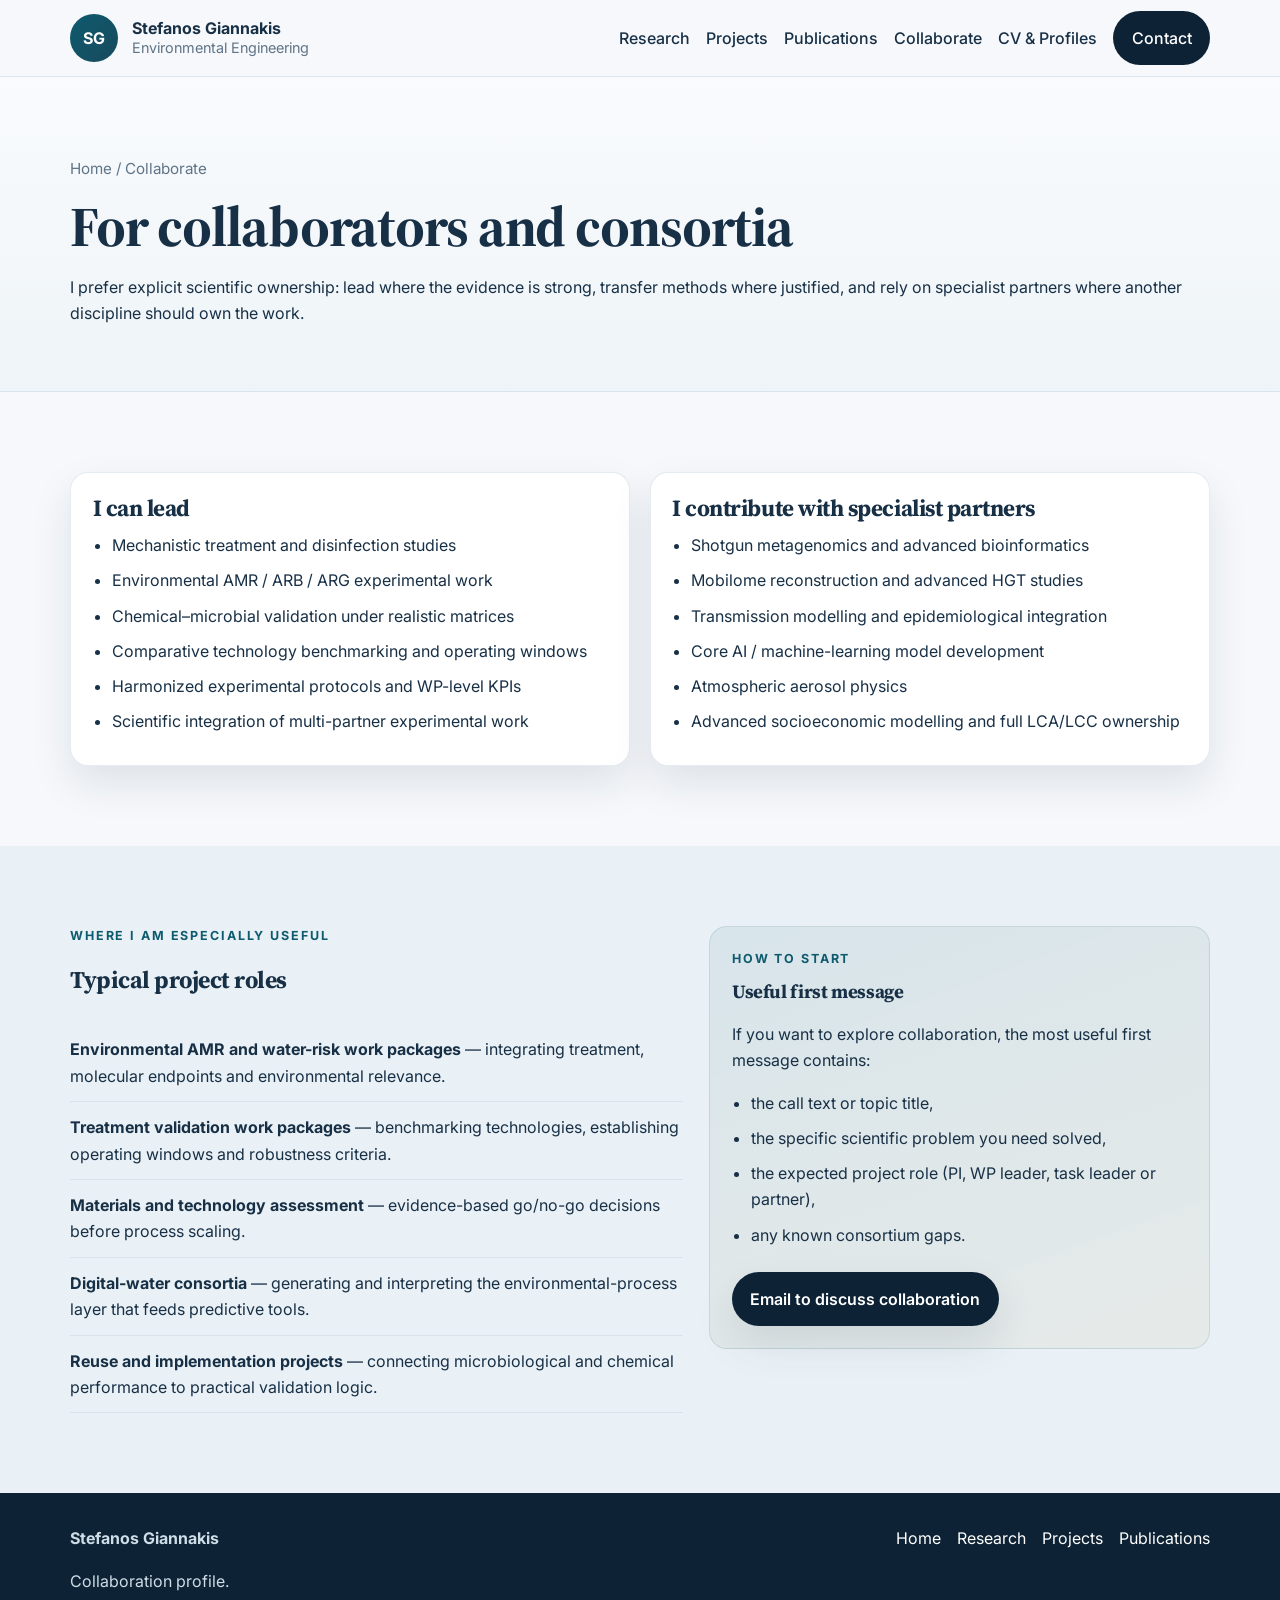
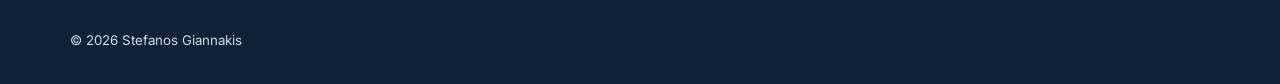
==== collaborate.html @ 922c09f5 "Add files via upload" ====
<!doctype html>
<html lang="en"><head><meta charset="utf-8"><meta name="viewport" content="width=device-width, initial-scale=1"><meta name="description" content="Collaboration profile of Stefanos Giannakis."><title>Collaborate | Stefanos Giannakis</title><link rel="icon" href="favicon.svg" type="image/svg+xml"><link rel="preconnect" href="https://fonts.googleapis.com"><link rel="preconnect" href="https://fonts.gstatic.com" crossorigin><link href="https://fonts.googleapis.com/css2?family=Inter:wght@400;500;600;700&family=Source+Serif+4:opsz,wght@8..60,500;8..60,600&display=swap" rel="stylesheet"><link rel="stylesheet" href="styles.css"></head><body><a class="skip-link" href="#main">Skip to content</a><header class="site-header"><div class="shell nav-wrap"><a class="brand" href="index.html"><span class="brand-mark">SG</span><span class="brand-text"><strong>Stefanos Giannakis</strong><span>Environmental Engineering</span></span></a><button class="nav-toggle" type="button" aria-expanded="false" aria-controls="primary-nav"><span class="sr-only">Toggle navigation</span><span></span><span></span><span></span></button><nav id="primary-nav" class="primary-nav"><a href="research.html">Research</a><a href="projects.html">Projects</a><a href="publications.html">Publications</a><a href="collaborate.html">Collaborate</a><a href="cv.html">CV & Profiles</a><a class="nav-cta" href="mailto:stefanos.giannakis@upm.es">Contact</a></nav></div></header><main id="main"><section class="page-hero"><div class="shell"><p class="breadcrumb"><a href="index.html">Home</a> / Collaborate</p><h1>For collaborators and consortia</h1><p>I prefer explicit scientific ownership: lead where the evidence is strong, transfer methods where justified, and rely on specialist partners where another discipline should own the work.</p></div></section><section class="section"><div class="shell grid-2"><article class="card reveal"><h3>I can lead</h3><ul class="check-list"><li>Mechanistic treatment and disinfection studies</li><li>Environmental AMR / ARB / ARG experimental work</li><li>Chemical–microbial validation under realistic matrices</li><li>Comparative technology benchmarking and operating windows</li><li>Harmonized experimental protocols and WP-level KPIs</li><li>Scientific integration of multi-partner experimental work</li></ul></article><article class="card reveal"><h3>I contribute with specialist partners</h3><ul class="dot-list"><li>Shotgun metagenomics and advanced bioinformatics</li><li>Mobilome reconstruction and advanced HGT studies</li><li>Transmission modelling and epidemiological integration</li><li>Core AI / machine-learning model development</li><li>Atmospheric aerosol physics</li><li>Advanced socioeconomic modelling and full LCA/LCC ownership</li></ul></article></div></section><section class="section section-soft"><div class="shell two-col"><div><div class="section-heading reveal"><p class="eyebrow">Where I am especially useful</p><h2>Typical project roles</h2></div><ul class="list-clean reveal"><li><strong>Environmental AMR and water-risk work packages</strong> — integrating treatment, molecular endpoints and environmental relevance.</li><li><strong>Treatment validation work packages</strong> — benchmarking technologies, establishing operating windows and robustness criteria.</li><li><strong>Materials and technology assessment</strong> — evidence-based go/no-go decisions before process scaling.</li><li><strong>Digital-water consortia</strong> — generating and interpreting the environmental-process layer that feeds predictive tools.</li><li><strong>Reuse and implementation projects</strong> — connecting microbiological and chemical performance to practical validation logic.</li></ul></div><div><div class="callout reveal"><p class="eyebrow">How to start</p><h3>Useful first message</h3><p>If you want to explore collaboration, the most useful first message contains:</p><ul class="dot-list"><li>the call text or topic title,</li><li>the specific scientific problem you need solved,</li><li>the expected project role (PI, WP leader, task leader or partner),</li><li>any known consortium gaps.</li></ul><div class="button-row"><a class="button button-primary" href="mailto:stefanos.giannakis@upm.es?subject=Research%20collaboration">Email to discuss collaboration</a></div></div></div></div></section></main><footer class="footer"><div class="shell footer-grid"><div><strong>Stefanos Giannakis</strong><p>Collaboration profile.</p></div><div class="footer-links"><a href="index.html">Home</a><a href="research.html">Research</a><a href="projects.html">Projects</a><a href="publications.html">Publications</a></div></div><div class="shell" style="margin-top:1rem"><small>© <span id="year"></span> Stefanos Giannakis</small></div></footer><script src="script.js"></script></body></html>
---- styles.css ----
:root {
  --bg: #f6f8fb;
  --paper: #ffffff;
  --ink: #183046;
  --muted: #5f7487;
  --line: #d9e3ec;
  --accent: #0e5a6e;
  --accent-2: #b38a3c;
  --dark: #0d2235;
  --soft: #eaf1f6;
  --shadow: 0 18px 40px rgba(16, 42, 67, .10);
  --radius: 18px;
  --max: 1140px;
}
* { box-sizing: border-box; }
html { scroll-behavior: smooth; }
body {
  margin: 0;
  font-family: Inter, Arial, sans-serif;
  color: var(--ink);
  background: var(--bg);
  line-height: 1.65;
}
a { color: var(--accent); text-decoration: none; }
a:hover { text-decoration: underline; }
img { max-width: 100%; display: block; }
.shell { width: min(calc(100% - 2rem), var(--max)); margin: 0 auto; }
.skip-link {
  position: absolute; left: -999px; top: 0; background: var(--dark); color: #fff;
  padding: .75rem 1rem; z-index: 999;
}
.skip-link:focus { left: 1rem; top: 1rem; }
.site-header {
  position: sticky; top: 0; z-index: 30; backdrop-filter: blur(12px);
  background: rgba(246,248,251,.88); border-bottom: 1px solid rgba(217,227,236,.8);
}
.nav-wrap { display:flex; align-items:center; justify-content:space-between; min-height:76px; gap:1rem; }
.brand { display:flex; align-items:center; gap:.9rem; color:var(--ink); }
.brand:hover { text-decoration:none; }
.brand-mark {
  width:48px; height:48px; border-radius:50%; display:grid; place-items:center;
  background: linear-gradient(135deg, var(--accent), #184a5d); color:#fff; font-weight:700;
}
.brand-text { display:flex; flex-direction:column; line-height:1.1; }
.brand-text span { color: var(--muted); font-size:.9rem; margin-top:.2rem; }
.primary-nav { display:flex; align-items:center; gap:1rem; }
.primary-nav a { color: var(--ink); font-weight:500; }
.nav-cta, .button {
  display:inline-flex; align-items:center; justify-content:center; gap:.4rem;
  border-radius:999px; padding:.85rem 1.15rem; font-weight:600; transition:.2s ease;
}
.nav-cta { background: var(--dark); color:#fff !important; }
.nav-cta:hover, .button:hover { text-decoration:none; transform: translateY(-1px); }
.nav-toggle {
  display:none; background:none; border:0; padding:.4rem; cursor:pointer;
}
.nav-toggle span { display:block; width:24px; height:2px; background: var(--ink); margin:5px 0; }
.section { padding: 5rem 0; }
.section-soft { background: var(--soft); }
.section-dark { background: var(--dark); color:#edf3f8; }
.section-accent { background: linear-gradient(160deg, #12364f, #0e5a6e); color:#eef7fb; }
.eyebrow { margin:0 0 .75rem; text-transform:uppercase; letter-spacing:.15em; font-size:.78rem; color: var(--accent); font-weight:700; }
.eyebrow-light { color:#b9dceb; }
.section-heading { max-width: 820px; margin-bottom: 2rem; }
.section-heading h1, .section-heading h2, .hero-copy h1, .page-hero h1, h2, h3 {
  font-family: "Source Serif 4", Georgia, serif; line-height:1.08; letter-spacing:-0.02em;
}
.hero {
  background: radial-gradient(circle at top left, rgba(179,138,60,.12), transparent 28%),
              linear-gradient(180deg, #f8fbfd 0%, #edf3f8 100%);
}
.hero-grid { display:grid; grid-template-columns: 1.35fr .95fr; gap:2.5rem; align-items:center; }
.hero-copy h1 { font-size: clamp(2.5rem, 5vw, 4.5rem); margin:0 0 1rem; }
.hero-lead { font-size:1.14rem; color:var(--muted); max-width: 62ch; }
.hero-actions, .button-row { display:flex; flex-wrap:wrap; gap:.85rem; margin-top:1.5rem; }
.identity-line { display:flex; gap:1rem; flex-wrap:wrap; margin-top:1.3rem; color:var(--muted); font-size:.95rem; }
.identity-line span { padding:.45rem .8rem; background:#fff; border-radius:999px; border:1px solid var(--line); }
.button-primary { background: var(--dark); color:#fff; box-shadow: var(--shadow); }
.button-secondary { background:#fff; color:var(--ink); border:1px solid var(--line); }
.button-white { background:#fff; color:var(--dark); }
.hero-card, .card, .stat-card, .project-card, .contact-card {
  background: var(--paper); border-radius: var(--radius); box-shadow: var(--shadow);
}
.hero-card { padding:1.2rem; }
.hero-photo { border-radius: 22px; aspect-ratio: 5 / 6.4; object-fit: cover; width:100%; }
.hero-card .caption { margin:.9rem 0 0; color:var(--muted); font-size:.93rem; }
.hero-card .caption strong { color: var(--ink); }
.stat-grid { display:grid; grid-template-columns: repeat(4, 1fr); gap:1rem; margin-top:2rem; }
.stat-card { padding:1.2rem; }
.stat-card strong { display:block; font-size:2rem; font-family:"Source Serif 4", Georgia, serif; }
.stat-card span { color:var(--muted); font-size:.95rem; }
.logic-flow {
  list-style:none; margin:2rem 0 0; padding:0;
  display:grid; grid-template-columns: repeat(6,1fr); gap:1rem;
}
.logic-flow li { background: rgba(255,255,255,.06); border:1px solid rgba(255,255,255,.08); border-radius:16px; padding:1rem; }
.logic-flow span { display:block; color:#93c8db; font-weight:700; font-size:.9rem; margin-bottom:.3rem; }
.logic-flow small { display:block; color:#cfe2ea; margin-top:.45rem; }
.grid-3 { display:grid; grid-template-columns: repeat(3, 1fr); gap:1.2rem; }
.grid-2 { display:grid; grid-template-columns: repeat(2, 1fr); gap:1.2rem; }
.card { padding:1.35rem; border:1px solid rgba(217,227,236,.7); }
.card h3 { margin:.1rem 0 .7rem; font-size:1.45rem; }
.card p { margin:.4rem 0 0; color:var(--muted); }
.card-index { margin:0 0 .3rem; color:var(--accent-2); font-weight:700; font-size:.9rem; }
.tag-list, .mini-tags { list-style:none; padding:0; margin:1rem 0 0; display:flex; gap:.55rem; flex-wrap:wrap; }
.tag-list li, .mini-tags li {
  padding:.42rem .7rem; border-radius:999px; background:#f4f8fb; border:1px solid var(--line);
  font-size:.85rem; color:var(--ink);
}
.project-list { display:grid; gap:1rem; }
.project-card { padding:1.5rem; }
.project-meta { display:flex; gap:.75rem; flex-wrap:wrap; font-size:.83rem; text-transform:uppercase; letter-spacing:.08em; color:var(--accent); font-weight:700; }
.project-subtitle { color:var(--ink); font-weight:600; margin:.25rem 0 0; }
.project-evidence { margin-top:.9rem; color:var(--muted); }
.two-col { display:grid; grid-template-columns: 1.1fr .9fr; gap:1.6rem; align-items:start; }
.list-clean { list-style:none; margin:0; padding:0; }
.list-clean li { padding:.75rem 0; border-bottom:1px solid var(--line); }
.check-list, .dot-list { margin:0; padding-left:1.2rem; }
.check-list li, .dot-list li { margin:.55rem 0; }
.page-hero { padding:4rem 0 3rem; background: linear-gradient(180deg, #f9fbfd, #eef4f8); border-bottom:1px solid var(--line); }
.page-hero h1 { font-size: clamp(2.2rem, 4.4vw, 3.9rem); margin:0 0 .8rem; }
.breadcrumb { color:var(--muted); font-size:.95rem; margin-bottom:1rem; }
.breadcrumb a { color:var(--muted); }
.metric-list { display:grid; gap:1rem; }
.metric-row { display:flex; gap:1rem; align-items:flex-start; padding:1rem 0; border-bottom:1px solid var(--line); }
.metric-row strong { min-width:72px; color:var(--accent); font-size:1.15rem; }
.pub-item { padding:1rem 0; border-bottom:1px solid var(--line); }
.pub-item h4 { margin:.1rem 0 .35rem; font-size:1.1rem; font-family:Inter, Arial, sans-serif; }
.pub-item p { margin:0; color:var(--muted); }
.pub-theme { margin-bottom:2rem; }
.callout {
  background: linear-gradient(160deg, rgba(14,90,110,.08), rgba(179,138,60,.07));
  border:1px solid rgba(14,90,110,.12); border-radius: var(--radius); padding:1.4rem;
}
.callout h3 { margin-top:0; }
.download-list a { display:block; padding:.8rem 0; border-bottom:1px solid var(--line); }
.footer { background: var(--dark); color:#cfdde7; padding:2rem 0; }
.footer-grid { display:grid; grid-template-columns: 1fr auto; gap:1rem; align-items:start; }
.footer-links { display:flex; gap:1rem; flex-wrap:wrap; }
.footer a { color:#fff; }
.reveal { opacity:0; transform: translateY(18px); transition: opacity .6s ease, transform .6s ease; }
.reveal.visible { opacity:1; transform: translateY(0); }
.sr-only { position:absolute; width:1px; height:1px; padding:0; margin:-1px; overflow:hidden; clip:rect(0,0,0,0); border:0; }
@media (max-width: 980px) {
  .hero-grid, .two-col, .grid-3, .grid-2, .logic-flow, .stat-grid, .footer-grid { grid-template-columns: 1fr; }
  .primary-nav {
    position:absolute; left:0; right:0; top:76px; background: rgba(246,248,251,.98); padding:1rem; border-bottom:1px solid var(--line);
    flex-direction:column; align-items:flex-start; display:none;
  }
  .primary-nav.open { display:flex; }
  .nav-toggle { display:block; }
}
@media (max-width: 640px) {
  .section { padding: 4rem 0; }
  .hero-copy h1, .page-hero h1 { font-size: 2.2rem; }
  .hero-actions, .button-row { flex-direction:column; align-items:stretch; }
}
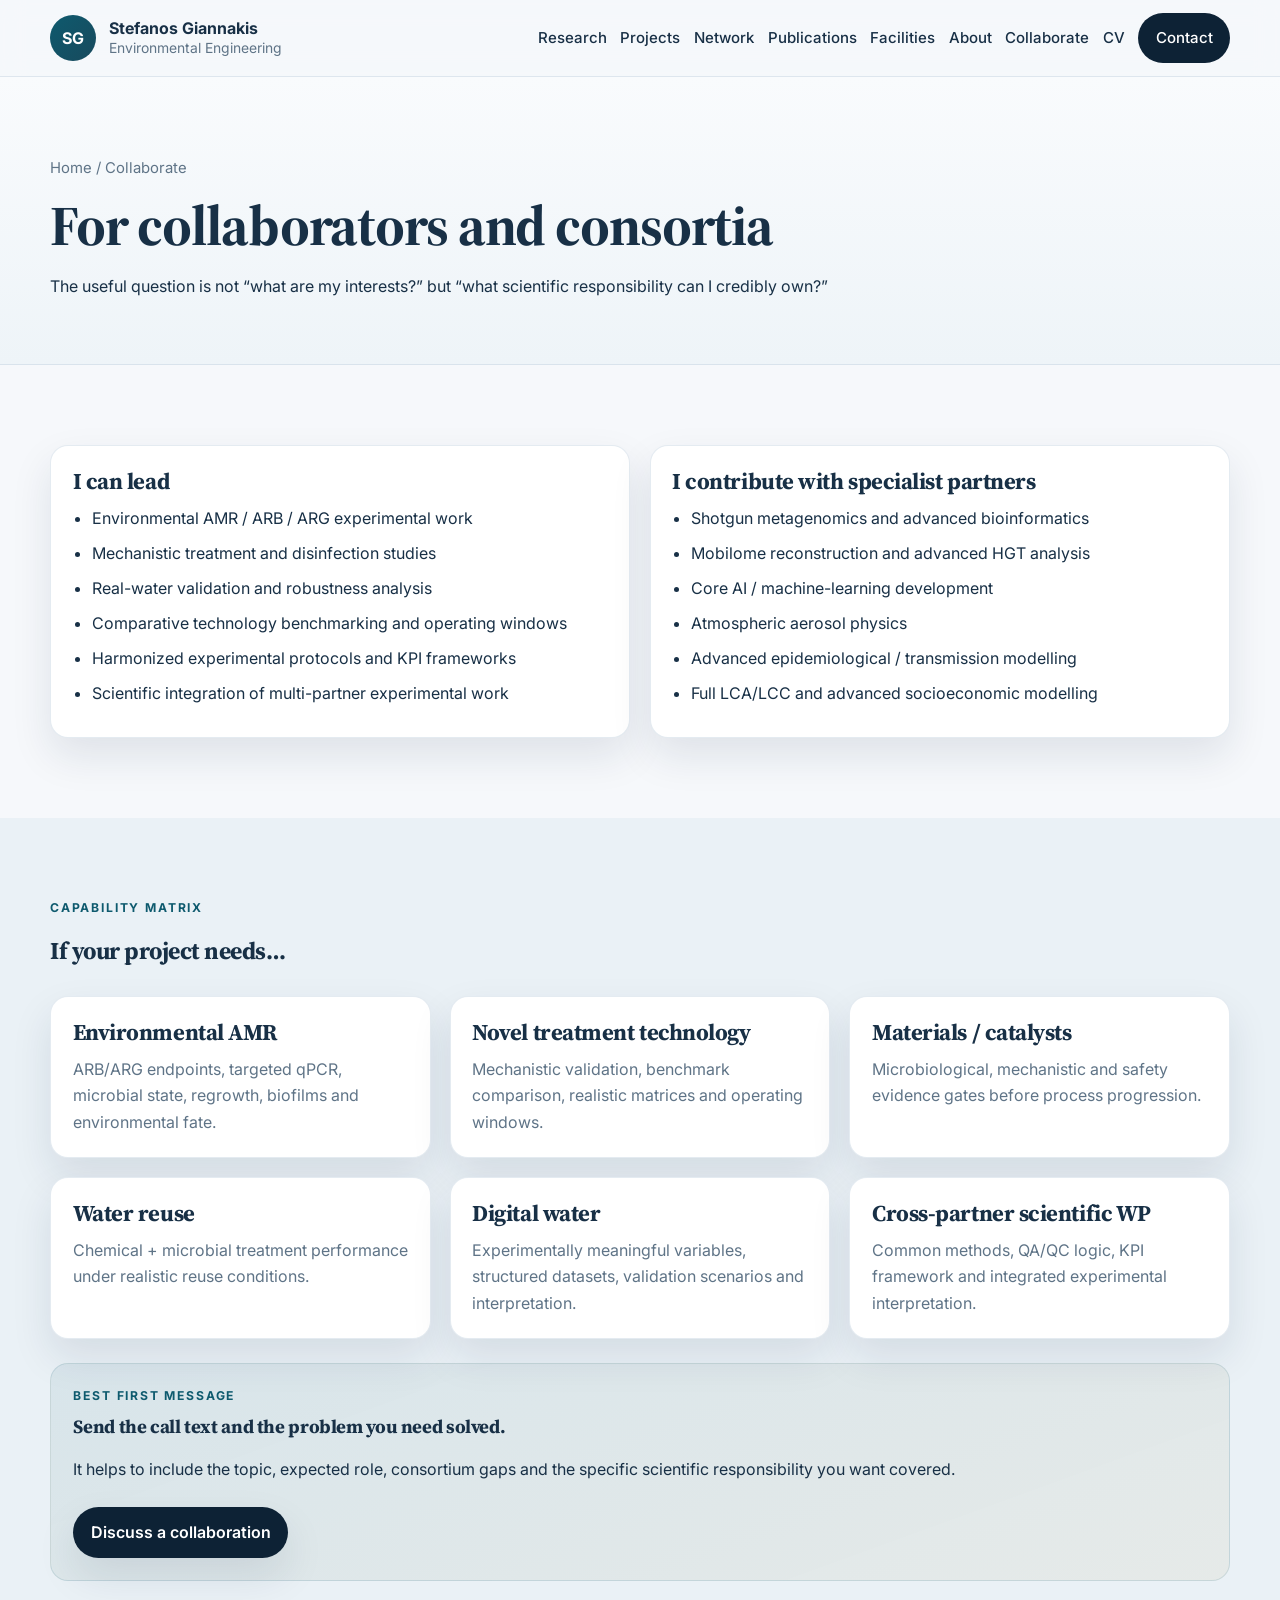
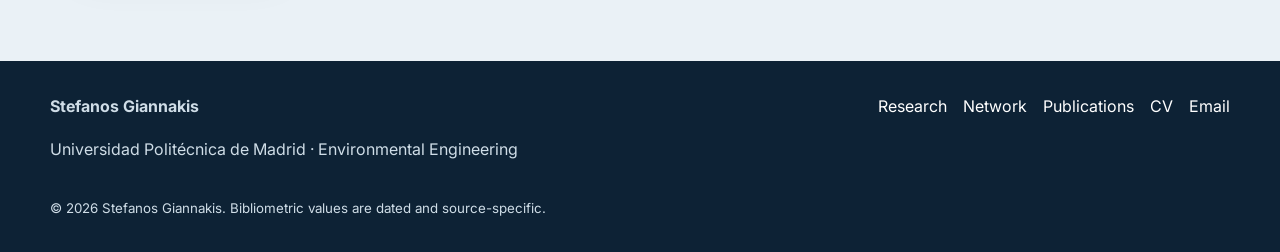
==== commit defc616b: "Add files via upload" ====
--- a/collaborate.html
+++ b/collaborate.html
@@ -1,2 +1,5 @@
-<!doctype html>
-<html lang="en"><head><meta charset="utf-8"><meta name="viewport" content="width=device-width, initial-scale=1"><meta name="description" content="Collaboration profile of Stefanos Giannakis."><title>Collaborate | Stefanos Giannakis</title><link rel="icon" href="favicon.svg" type="image/svg+xml"><link rel="preconnect" href="https://fonts.googleapis.com"><link rel="preconnect" href="https://fonts.gstatic.com" crossorigin><link href="https://fonts.googleapis.com/css2?family=Inter:wght@400;500;600;700&family=Source+Serif+4:opsz,wght@8..60,500;8..60,600&display=swap" rel="stylesheet"><link rel="stylesheet" href="styles.css"></head><body><a class="skip-link" href="#main">Skip to content</a><header class="site-header"><div class="shell nav-wrap"><a class="brand" href="index.html"><span class="brand-mark">SG</span><span class="brand-text"><strong>Stefanos Giannakis</strong><span>Environmental Engineering</span></span></a><button class="nav-toggle" type="button" aria-expanded="false" aria-controls="primary-nav"><span class="sr-only">Toggle navigation</span><span></span><span></span><span></span></button><nav id="primary-nav" class="primary-nav"><a href="research.html">Research</a><a href="projects.html">Projects</a><a href="publications.html">Publications</a><a href="collaborate.html">Collaborate</a><a href="cv.html">CV & Profiles</a><a class="nav-cta" href="mailto:stefanos.giannakis@upm.es">Contact</a></nav></div></header><main id="main"><section class="page-hero"><div class="shell"><p class="breadcrumb"><a href="index.html">Home</a> / Collaborate</p><h1>For collaborators and consortia</h1><p>I prefer explicit scientific ownership: lead where the evidence is strong, transfer methods where justified, and rely on specialist partners where another discipline should own the work.</p></div></section><section class="section"><div class="shell grid-2"><article class="card reveal"><h3>I can lead</h3><ul class="check-list"><li>Mechanistic treatment and disinfection studies</li><li>Environmental AMR / ARB / ARG experimental work</li><li>Chemical–microbial validation under realistic matrices</li><li>Comparative technology benchmarking and operating windows</li><li>Harmonized experimental protocols and WP-level KPIs</li><li>Scientific integration of multi-partner experimental work</li></ul></article><article class="card reveal"><h3>I contribute with specialist partners</h3><ul class="dot-list"><li>Shotgun metagenomics and advanced bioinformatics</li><li>Mobilome reconstruction and advanced HGT studies</li><li>Transmission modelling and epidemiological integration</li><li>Core AI / machine-learning model development</li><li>Atmospheric aerosol physics</li><li>Advanced socioeconomic modelling and full LCA/LCC ownership</li></ul></article></div></section><section class="section section-soft"><div class="shell two-col"><div><div class="section-heading reveal"><p class="eyebrow">Where I am especially useful</p><h2>Typical project roles</h2></div><ul class="list-clean reveal"><li><strong>Environmental AMR and water-risk work packages</strong> — integrating treatment, molecular endpoints and environmental relevance.</li><li><strong>Treatment validation work packages</strong> — benchmarking technologies, establishing operating windows and robustness criteria.</li><li><strong>Materials and technology assessment</strong> — evidence-based go/no-go decisions before process scaling.</li><li><strong>Digital-water consortia</strong> — generating and interpreting the environmental-process layer that feeds predictive tools.</li><li><strong>Reuse and implementation projects</strong> — connecting microbiological and chemical performance to practical validation logic.</li></ul></div><div><div class="callout reveal"><p class="eyebrow">How to start</p><h3>Useful first message</h3><p>If you want to explore collaboration, the most useful first message contains:</p><ul class="dot-list"><li>the call text or topic title,</li><li>the specific scientific problem you need solved,</li><li>the expected project role (PI, WP leader, task leader or partner),</li><li>any known consortium gaps.</li></ul><div class="button-row"><a class="button button-primary" href="mailto:stefanos.giannakis@upm.es?subject=Research%20collaboration">Email to discuss collaboration</a></div></div></div></div></section></main><footer class="footer"><div class="shell footer-grid"><div><strong>Stefanos Giannakis</strong><p>Collaboration profile.</p></div><div class="footer-links"><a href="index.html">Home</a><a href="research.html">Research</a><a href="projects.html">Projects</a><a href="publications.html">Publications</a></div></div><div class="shell" style="margin-top:1rem"><small>© <span id="year"></span> Stefanos Giannakis</small></div></footer><script src="script.js"></script></body></html>
+<!doctype html><html lang="en"><head><meta charset="utf-8"><meta name="viewport" content="width=device-width,initial-scale=1"><meta name="description" content="Collaboration and consortium contribution profile of Stefanos Giannakis."><meta property="og:title" content="Collaborate | Stefanos Giannakis"><meta property="og:description" content="Collaboration and consortium contribution profile of Stefanos Giannakis."><meta property="og:type" content="website"><meta property="og:image" content="assets/portrait.jpg"><title>Collaborate | Stefanos Giannakis</title><link rel="icon" href="favicon.svg" type="image/svg+xml"><link rel="preconnect" href="https://fonts.googleapis.com"><link rel="preconnect" href="https://fonts.gstatic.com" crossorigin><link href="https://fonts.googleapis.com/css2?family=Inter:wght@400;500;600;700&family=Source+Serif+4:opsz,wght@8..60,500;8..60,600&display=swap" rel="stylesheet"><link rel="stylesheet" href="styles.css"></head><body><a class="skip-link" href="#main">Skip to content</a><header class="site-header"><div class="shell nav-wrap"><a class="brand" href="index.html" aria-label="Home"><span class="brand-mark">SG</span><span class="brand-text"><strong>Stefanos Giannakis</strong><span>Environmental Engineering</span></span></a><button class="nav-toggle" type="button" aria-expanded="false" aria-controls="primary-nav"><span class="sr-only">Toggle navigation</span><span></span><span></span><span></span></button><nav id="primary-nav" class="primary-nav" aria-label="Primary"><a href="research.html">Research</a><a href="projects.html">Projects</a><a href="network.html">Network</a><a href="publications.html">Publications</a><a href="facilities.html">Facilities</a><a href="about.html">About</a><a href="collaborate.html" aria-current="page">Collaborate</a><a href="cv.html">CV</a><a class="nav-cta" href="mailto:stefanos.giannakis@upm.es">Contact</a></nav></div></header><main id="main">
+<section class="page-hero"><div class="shell"><p class="breadcrumb"><a href="index.html">Home</a> / Collaborate</p><h1>For collaborators and consortia</h1><p>The useful question is not “what are my interests?” but “what scientific responsibility can I credibly own?”</p></div></section>
+<section class="section"><div class="shell grid-2"><article class="card reveal"><h3>I can lead</h3><ul class="check-list"><li>Environmental AMR / ARB / ARG experimental work</li><li>Mechanistic treatment and disinfection studies</li><li>Real-water validation and robustness analysis</li><li>Comparative technology benchmarking and operating windows</li><li>Harmonized experimental protocols and KPI frameworks</li><li>Scientific integration of multi-partner experimental work</li></ul></article><article class="card reveal"><h3>I contribute with specialist partners</h3><ul class="dot-list"><li>Shotgun metagenomics and advanced bioinformatics</li><li>Mobilome reconstruction and advanced HGT analysis</li><li>Core AI / machine-learning development</li><li>Atmospheric aerosol physics</li><li>Advanced epidemiological / transmission modelling</li><li>Full LCA/LCC and advanced socioeconomic modelling</li></ul></article></div></section>
+<section class="section section-soft"><div class="shell"><div class="section-heading reveal"><p class="eyebrow">Capability matrix</p><h2>If your project needs…</h2></div><div class="grid-3"><article class="card reveal"><h3>Environmental AMR</h3><p>ARB/ARG endpoints, targeted qPCR, microbial state, regrowth, biofilms and environmental fate.</p></article><article class="card reveal"><h3>Novel treatment technology</h3><p>Mechanistic validation, benchmark comparison, realistic matrices and operating windows.</p></article><article class="card reveal"><h3>Materials / catalysts</h3><p>Microbiological, mechanistic and safety evidence gates before process progression.</p></article><article class="card reveal"><h3>Water reuse</h3><p>Chemical + microbial treatment performance under realistic reuse conditions.</p></article><article class="card reveal"><h3>Digital water</h3><p>Experimentally meaningful variables, structured datasets, validation scenarios and interpretation.</p></article><article class="card reveal"><h3>Cross-partner scientific WP</h3><p>Common methods, QA/QC logic, KPI framework and integrated experimental interpretation.</p></article></div><div class="callout reveal" style="margin-top:1.5rem"><p class="eyebrow">Best first message</p><h3>Send the call text and the problem you need solved.</h3><p>It helps to include the topic, expected role, consortium gaps and the specific scientific responsibility you want covered.</p><div class="button-row"><a class="button button-primary" href="mailto:stefanos.giannakis@upm.es?subject=Research%20collaboration">Discuss a collaboration</a></div></div></div></section>
+</main><footer class="footer"><div class="shell footer-grid"><div><strong>Stefanos Giannakis</strong><p>Universidad Politécnica de Madrid · Environmental Engineering</p></div><div class="footer-links"><a href="research.html">Research</a><a href="network.html">Network</a><a href="publications.html">Publications</a><a href="cv.html">CV</a><a href="mailto:stefanos.giannakis@upm.es">Email</a></div></div><div class="shell" style="margin-top:1rem"><small>© <span id="year"></span> Stefanos Giannakis. Bibliometric values are dated and source-specific.</small></div></footer><script src="script.js"></script></body></html>
--- a/styles.css
+++ b/styles.css
@@ -1,157 +1,5 @@
-:root {
-  --bg: #f6f8fb;
-  --paper: #ffffff;
-  --ink: #183046;
-  --muted: #5f7487;
-  --line: #d9e3ec;
-  --accent: #0e5a6e;
-  --accent-2: #b38a3c;
-  --dark: #0d2235;
-  --soft: #eaf1f6;
-  --shadow: 0 18px 40px rgba(16, 42, 67, .10);
-  --radius: 18px;
-  --max: 1140px;
-}
-* { box-sizing: border-box; }
-html { scroll-behavior: smooth; }
-body {
-  margin: 0;
-  font-family: Inter, Arial, sans-serif;
-  color: var(--ink);
-  background: var(--bg);
-  line-height: 1.65;
-}
-a { color: var(--accent); text-decoration: none; }
-a:hover { text-decoration: underline; }
-img { max-width: 100%; display: block; }
-.shell { width: min(calc(100% - 2rem), var(--max)); margin: 0 auto; }
-.skip-link {
-  position: absolute; left: -999px; top: 0; background: var(--dark); color: #fff;
-  padding: .75rem 1rem; z-index: 999;
-}
-.skip-link:focus { left: 1rem; top: 1rem; }
-.site-header {
-  position: sticky; top: 0; z-index: 30; backdrop-filter: blur(12px);
-  background: rgba(246,248,251,.88); border-bottom: 1px solid rgba(217,227,236,.8);
-}
-.nav-wrap { display:flex; align-items:center; justify-content:space-between; min-height:76px; gap:1rem; }
-.brand { display:flex; align-items:center; gap:.9rem; color:var(--ink); }
-.brand:hover { text-decoration:none; }
-.brand-mark {
-  width:48px; height:48px; border-radius:50%; display:grid; place-items:center;
-  background: linear-gradient(135deg, var(--accent), #184a5d); color:#fff; font-weight:700;
-}
-.brand-text { display:flex; flex-direction:column; line-height:1.1; }
-.brand-text span { color: var(--muted); font-size:.9rem; margin-top:.2rem; }
-.primary-nav { display:flex; align-items:center; gap:1rem; }
-.primary-nav a { color: var(--ink); font-weight:500; }
-.nav-cta, .button {
-  display:inline-flex; align-items:center; justify-content:center; gap:.4rem;
-  border-radius:999px; padding:.85rem 1.15rem; font-weight:600; transition:.2s ease;
-}
-.nav-cta { background: var(--dark); color:#fff !important; }
-.nav-cta:hover, .button:hover { text-decoration:none; transform: translateY(-1px); }
-.nav-toggle {
-  display:none; background:none; border:0; padding:.4rem; cursor:pointer;
-}
-.nav-toggle span { display:block; width:24px; height:2px; background: var(--ink); margin:5px 0; }
-.section { padding: 5rem 0; }
-.section-soft { background: var(--soft); }
-.section-dark { background: var(--dark); color:#edf3f8; }
-.section-accent { background: linear-gradient(160deg, #12364f, #0e5a6e); color:#eef7fb; }
-.eyebrow { margin:0 0 .75rem; text-transform:uppercase; letter-spacing:.15em; font-size:.78rem; color: var(--accent); font-weight:700; }
-.eyebrow-light { color:#b9dceb; }
-.section-heading { max-width: 820px; margin-bottom: 2rem; }
-.section-heading h1, .section-heading h2, .hero-copy h1, .page-hero h1, h2, h3 {
-  font-family: "Source Serif 4", Georgia, serif; line-height:1.08; letter-spacing:-0.02em;
-}
-.hero {
-  background: radial-gradient(circle at top left, rgba(179,138,60,.12), transparent 28%),
-              linear-gradient(180deg, #f8fbfd 0%, #edf3f8 100%);
-}
-.hero-grid { display:grid; grid-template-columns: 1.35fr .95fr; gap:2.5rem; align-items:center; }
-.hero-copy h1 { font-size: clamp(2.5rem, 5vw, 4.5rem); margin:0 0 1rem; }
-.hero-lead { font-size:1.14rem; color:var(--muted); max-width: 62ch; }
-.hero-actions, .button-row { display:flex; flex-wrap:wrap; gap:.85rem; margin-top:1.5rem; }
-.identity-line { display:flex; gap:1rem; flex-wrap:wrap; margin-top:1.3rem; color:var(--muted); font-size:.95rem; }
-.identity-line span { padding:.45rem .8rem; background:#fff; border-radius:999px; border:1px solid var(--line); }
-.button-primary { background: var(--dark); color:#fff; box-shadow: var(--shadow); }
-.button-secondary { background:#fff; color:var(--ink); border:1px solid var(--line); }
-.button-white { background:#fff; color:var(--dark); }
-.hero-card, .card, .stat-card, .project-card, .contact-card {
-  background: var(--paper); border-radius: var(--radius); box-shadow: var(--shadow);
-}
-.hero-card { padding:1.2rem; }
-.hero-photo { border-radius: 22px; aspect-ratio: 5 / 6.4; object-fit: cover; width:100%; }
-.hero-card .caption { margin:.9rem 0 0; color:var(--muted); font-size:.93rem; }
-.hero-card .caption strong { color: var(--ink); }
-.stat-grid { display:grid; grid-template-columns: repeat(4, 1fr); gap:1rem; margin-top:2rem; }
-.stat-card { padding:1.2rem; }
-.stat-card strong { display:block; font-size:2rem; font-family:"Source Serif 4", Georgia, serif; }
-.stat-card span { color:var(--muted); font-size:.95rem; }
-.logic-flow {
-  list-style:none; margin:2rem 0 0; padding:0;
-  display:grid; grid-template-columns: repeat(6,1fr); gap:1rem;
-}
-.logic-flow li { background: rgba(255,255,255,.06); border:1px solid rgba(255,255,255,.08); border-radius:16px; padding:1rem; }
-.logic-flow span { display:block; color:#93c8db; font-weight:700; font-size:.9rem; margin-bottom:.3rem; }
-.logic-flow small { display:block; color:#cfe2ea; margin-top:.45rem; }
-.grid-3 { display:grid; grid-template-columns: repeat(3, 1fr); gap:1.2rem; }
-.grid-2 { display:grid; grid-template-columns: repeat(2, 1fr); gap:1.2rem; }
-.card { padding:1.35rem; border:1px solid rgba(217,227,236,.7); }
-.card h3 { margin:.1rem 0 .7rem; font-size:1.45rem; }
-.card p { margin:.4rem 0 0; color:var(--muted); }
-.card-index { margin:0 0 .3rem; color:var(--accent-2); font-weight:700; font-size:.9rem; }
-.tag-list, .mini-tags { list-style:none; padding:0; margin:1rem 0 0; display:flex; gap:.55rem; flex-wrap:wrap; }
-.tag-list li, .mini-tags li {
-  padding:.42rem .7rem; border-radius:999px; background:#f4f8fb; border:1px solid var(--line);
-  font-size:.85rem; color:var(--ink);
-}
-.project-list { display:grid; gap:1rem; }
-.project-card { padding:1.5rem; }
-.project-meta { display:flex; gap:.75rem; flex-wrap:wrap; font-size:.83rem; text-transform:uppercase; letter-spacing:.08em; color:var(--accent); font-weight:700; }
-.project-subtitle { color:var(--ink); font-weight:600; margin:.25rem 0 0; }
-.project-evidence { margin-top:.9rem; color:var(--muted); }
-.two-col { display:grid; grid-template-columns: 1.1fr .9fr; gap:1.6rem; align-items:start; }
-.list-clean { list-style:none; margin:0; padding:0; }
-.list-clean li { padding:.75rem 0; border-bottom:1px solid var(--line); }
-.check-list, .dot-list { margin:0; padding-left:1.2rem; }
-.check-list li, .dot-list li { margin:.55rem 0; }
-.page-hero { padding:4rem 0 3rem; background: linear-gradient(180deg, #f9fbfd, #eef4f8); border-bottom:1px solid var(--line); }
-.page-hero h1 { font-size: clamp(2.2rem, 4.4vw, 3.9rem); margin:0 0 .8rem; }
-.breadcrumb { color:var(--muted); font-size:.95rem; margin-bottom:1rem; }
-.breadcrumb a { color:var(--muted); }
-.metric-list { display:grid; gap:1rem; }
-.metric-row { display:flex; gap:1rem; align-items:flex-start; padding:1rem 0; border-bottom:1px solid var(--line); }
-.metric-row strong { min-width:72px; color:var(--accent); font-size:1.15rem; }
-.pub-item { padding:1rem 0; border-bottom:1px solid var(--line); }
-.pub-item h4 { margin:.1rem 0 .35rem; font-size:1.1rem; font-family:Inter, Arial, sans-serif; }
-.pub-item p { margin:0; color:var(--muted); }
-.pub-theme { margin-bottom:2rem; }
-.callout {
-  background: linear-gradient(160deg, rgba(14,90,110,.08), rgba(179,138,60,.07));
-  border:1px solid rgba(14,90,110,.12); border-radius: var(--radius); padding:1.4rem;
-}
-.callout h3 { margin-top:0; }
-.download-list a { display:block; padding:.8rem 0; border-bottom:1px solid var(--line); }
-.footer { background: var(--dark); color:#cfdde7; padding:2rem 0; }
-.footer-grid { display:grid; grid-template-columns: 1fr auto; gap:1rem; align-items:start; }
-.footer-links { display:flex; gap:1rem; flex-wrap:wrap; }
-.footer a { color:#fff; }
-.reveal { opacity:0; transform: translateY(18px); transition: opacity .6s ease, transform .6s ease; }
-.reveal.visible { opacity:1; transform: translateY(0); }
-.sr-only { position:absolute; width:1px; height:1px; padding:0; margin:-1px; overflow:hidden; clip:rect(0,0,0,0); border:0; }
-@media (max-width: 980px) {
-  .hero-grid, .two-col, .grid-3, .grid-2, .logic-flow, .stat-grid, .footer-grid { grid-template-columns: 1fr; }
-  .primary-nav {
-    position:absolute; left:0; right:0; top:76px; background: rgba(246,248,251,.98); padding:1rem; border-bottom:1px solid var(--line);
-    flex-direction:column; align-items:flex-start; display:none;
-  }
-  .primary-nav.open { display:flex; }
-  .nav-toggle { display:block; }
-}
-@media (max-width: 640px) {
-  .section { padding: 4rem 0; }
-  .hero-copy h1, .page-hero h1 { font-size: 2.2rem; }
-  .hero-actions, .button-row { flex-direction:column; align-items:stretch; }
-}
+
+:root{--bg:#f6f8fb;--paper:#fff;--ink:#183046;--muted:#5f7487;--line:#d9e3ec;--accent:#0e5a6e;--accent2:#b38a3c;--dark:#0d2235;--soft:#eaf1f6;--red:#9d4e44;--shadow:0 18px 40px rgba(16,42,67,.10);--radius:18px;--max:1180px}*{box-sizing:border-box}html{scroll-behavior:smooth}body{margin:0;font-family:Inter,Arial,sans-serif;color:var(--ink);background:var(--bg);line-height:1.65}a{color:var(--accent);text-decoration:none}a:hover{text-decoration:underline}img{max-width:100%;display:block}.shell{width:min(calc(100% - 2rem),var(--max));margin:0 auto}.skip-link{position:absolute;left:-999px;top:0;background:var(--dark);color:#fff;padding:.75rem 1rem;z-index:999}.skip-link:focus{left:1rem;top:1rem}.site-header{position:sticky;top:0;z-index:30;backdrop-filter:blur(12px);background:rgba(246,248,251,.9);border-bottom:1px solid rgba(217,227,236,.8)}.nav-wrap{display:flex;align-items:center;justify-content:space-between;min-height:76px;gap:1rem}.brand{display:flex;align-items:center;gap:.8rem;color:var(--ink)}.brand:hover{text-decoration:none}.brand-mark{width:46px;height:46px;border-radius:50%;display:grid;place-items:center;background:linear-gradient(135deg,var(--accent),#184a5d);color:#fff;font-weight:700}.brand-text{display:flex;flex-direction:column;line-height:1.1}.brand-text span{color:var(--muted);font-size:.87rem;margin-top:.2rem}.primary-nav{display:flex;align-items:center;gap:.85rem}.primary-nav a{color:var(--ink);font-weight:500;font-size:.94rem}.nav-cta,.button{display:inline-flex;align-items:center;justify-content:center;gap:.4rem;border-radius:999px;padding:.78rem 1.08rem;font-weight:600;transition:.2s ease}.nav-cta{background:var(--dark);color:#fff!important}.nav-cta:hover,.button:hover{text-decoration:none;transform:translateY(-1px)}.nav-toggle{display:none;background:none;border:0;padding:.4rem;cursor:pointer}.nav-toggle span{display:block;width:24px;height:2px;background:var(--ink);margin:5px 0}.section{padding:5rem 0}.section-soft{background:var(--soft)}.section-dark{background:var(--dark);color:#edf3f8}.section-accent{background:linear-gradient(160deg,#12364f,#0e5a6e);color:#eef7fb}.eyebrow{margin:0 0 .7rem;text-transform:uppercase;letter-spacing:.15em;font-size:.76rem;color:var(--accent);font-weight:700}.eyebrow-light{color:#b9dceb}.section-heading{max-width:830px;margin-bottom:2rem}.section-heading h1,.section-heading h2,.hero-copy h1,.page-hero h1,h2,h3{font-family:"Source Serif 4",Georgia,serif;line-height:1.08;letter-spacing:-.02em}.hero{background:radial-gradient(circle at top left,rgba(179,138,60,.12),transparent 28%),linear-gradient(180deg,#f8fbfd 0%,#edf3f8 100%)}.hero-grid{display:grid;grid-template-columns:1.38fr .82fr;gap:2.7rem;align-items:center}.hero-copy h1{font-size:clamp(2.55rem,5vw,4.55rem);margin:0 0 1rem}.hero-lead{font-size:1.14rem;color:var(--muted);max-width:64ch}.hero-actions,.button-row{display:flex;flex-wrap:wrap;gap:.85rem;margin-top:1.5rem}.identity-line{display:flex;gap:.7rem;flex-wrap:wrap;margin-top:1.25rem;color:var(--muted);font-size:.9rem}.identity-line span{padding:.4rem .72rem;background:#fff;border-radius:999px;border:1px solid var(--line)}.button-primary{background:var(--dark);color:#fff;box-shadow:var(--shadow)}.button-secondary{background:#fff;color:var(--ink);border:1px solid var(--line)}.button-white{background:#fff;color:var(--dark)}.hero-card,.card,.stat-card,.project-card,.contact-card,.map-card{background:var(--paper);border-radius:var(--radius);box-shadow:var(--shadow)}.hero-card{padding:1rem}.hero-photo{border-radius:20px;aspect-ratio:5/6.35;object-fit:cover;width:100%}.hero-card .caption{margin:.85rem .15rem .1rem;color:var(--muted);font-size:.91rem}.stat-grid{display:grid;grid-template-columns:repeat(4,1fr);gap:1rem;margin-top:2rem}.stat-card{padding:1.15rem}.stat-card strong{display:block;font-size:1.9rem;font-family:"Source Serif 4",Georgia,serif}.stat-card span{color:var(--muted);font-size:.92rem}.logic-flow{list-style:none;margin:2rem 0 0;padding:0;display:grid;grid-template-columns:repeat(6,1fr);gap:1rem}.logic-flow li{background:rgba(255,255,255,.06);border:1px solid rgba(255,255,255,.08);border-radius:16px;padding:1rem}.logic-flow span{display:block;color:#93c8db;font-weight:700;font-size:.87rem;margin-bottom:.3rem}.logic-flow small{display:block;color:#cfe2ea;margin-top:.42rem}.grid-4{display:grid;grid-template-columns:repeat(4,1fr);gap:1.1rem}.grid-3{display:grid;grid-template-columns:repeat(3,1fr);gap:1.2rem}.grid-2{display:grid;grid-template-columns:repeat(2,1fr);gap:1.2rem}.card{padding:1.35rem;border:1px solid rgba(217,227,236,.7)}.card h3{margin:.1rem 0 .7rem;font-size:1.42rem}.card p{margin:.4rem 0 0;color:var(--muted)}.card-index{margin:0 0 .3rem;color:var(--accent2);font-weight:700;font-size:.88rem}.tag-list,.mini-tags{list-style:none;padding:0;margin:1rem 0 0;display:flex;gap:.5rem;flex-wrap:wrap}.tag-list li,.mini-tags li,.pub-tags span{padding:.38rem .64rem;border-radius:999px;background:#f4f8fb;border:1px solid var(--line);font-size:.8rem;color:var(--ink)}.project-list{display:grid;gap:1rem}.project-card{padding:1.45rem}.project-meta{display:flex;gap:.75rem;flex-wrap:wrap;font-size:.8rem;text-transform:uppercase;letter-spacing:.08em;color:var(--accent);font-weight:700}.project-subtitle{color:var(--ink);font-weight:600;margin:.25rem 0 0}.project-evidence{margin-top:.9rem;color:var(--muted)}.two-col{display:grid;grid-template-columns:1.1fr .9fr;gap:1.8rem;align-items:start}.list-clean{list-style:none;margin:0;padding:0}.list-clean li{padding:.75rem 0;border-bottom:1px solid var(--line)}.check-list,.dot-list{margin:0;padding-left:1.2rem}.check-list li,.dot-list li{margin:.55rem 0}.page-hero{padding:4rem 0 3rem;background:linear-gradient(180deg,#f9fbfd,#eef4f8);border-bottom:1px solid var(--line)}.page-hero h1{font-size:clamp(2.2rem,4.4vw,3.9rem);margin:0 0 .8rem}.page-hero p{max-width:78ch}.breadcrumb{color:var(--muted);font-size:.93rem;margin-bottom:1rem}.breadcrumb a{color:var(--muted)}.metric-list{display:grid;gap:1rem}.metric-row{display:flex;gap:1rem;align-items:flex-start;padding:1rem 0;border-bottom:1px solid var(--line)}.metric-row strong{min-width:76px;color:var(--accent);font-size:1.14rem}.callout{background:linear-gradient(160deg,rgba(14,90,110,.08),rgba(179,138,60,.07));border:1px solid rgba(14,90,110,.12);border-radius:var(--radius);padding:1.4rem}.callout h3{margin-top:0}.download-list a{display:block;padding:.8rem 0;border-bottom:1px solid var(--line)}.map-card{padding:1rem}.map-card img{width:100%;border-radius:14px;background:#fff}.map-caption{color:var(--muted);font-size:.9rem;margin:.7rem .25rem .1rem}.institution-list{display:grid;grid-template-columns:repeat(2,1fr);gap:.65rem 1rem;margin-top:1.3rem}.institution-item{display:flex;justify-content:space-between;gap:.8rem;padding:.62rem 0;border-bottom:1px solid var(--line);font-size:.9rem}.institution-item strong{font-weight:600}.count-badge{white-space:nowrap;color:var(--muted)}.timeline{position:relative;margin:0;padding:0;list-style:none}.timeline:before{content:"";position:absolute;left:9px;top:4px;bottom:4px;width:2px;background:var(--line)}.timeline li{position:relative;padding:0 0 1.1rem 2rem}.timeline li:before{content:"";position:absolute;left:3px;top:.42rem;width:14px;height:14px;border-radius:50%;background:var(--accent);border:3px solid #fff;box-shadow:0 0 0 1px var(--line)}.timeline .date{font-size:.78rem;text-transform:uppercase;letter-spacing:.08em;color:var(--accent);font-weight:700}.award-grid{display:grid;grid-template-columns:repeat(2,1fr);gap:1rem}.award-card{border-left:3px solid var(--accent2);padding:.2rem 0 .2rem 1rem}.award-card h4{margin:0;font-size:1rem}.award-card p{margin:.15rem 0 0;color:var(--muted);font-size:.9rem}.pub-controls{display:grid;grid-template-columns:minmax(220px,1fr) auto;gap:1rem;align-items:center;margin:1.3rem 0}.search-input{width:100%;padding:.9rem 1rem;border:1px solid var(--line);border-radius:12px;background:#fff;font:inherit;color:var(--ink)}.filter-chips{display:flex;gap:.5rem;flex-wrap:wrap;margin:1rem 0 1.3rem}.filter-chip{border:1px solid var(--line);background:#fff;color:var(--ink);border-radius:999px;padding:.46rem .72rem;cursor:pointer;font:inherit;font-size:.84rem}.filter-chip.active{background:var(--dark);color:#fff;border-color:var(--dark)}.pub-list{display:grid;gap:.8rem}.pub-item{background:#fff;border:1px solid var(--line);border-radius:14px;padding:1rem 1.1rem}.pub-item h3{font-family:Inter,Arial,sans-serif;font-size:1rem;line-height:1.35;letter-spacing:0;margin:.1rem 0 .38rem}.pub-meta{color:var(--muted);font-size:.88rem}.pub-authors{color:#456071;font-size:.88rem;margin:.38rem 0}.pub-tags{display:flex;flex-wrap:wrap;gap:.38rem;margin-top:.65rem}.pub-actions{display:flex;gap:.7rem;align-items:center;margin-top:.6rem;font-size:.85rem}.pub-count{color:var(--muted);font-size:.9rem}.load-more{margin-top:1.2rem}.evidence-list{display:grid;gap:1rem}.evidence-item{background:#fff;border-left:4px solid var(--accent);padding:1rem 1.1rem;border-radius:0 12px 12px 0}.evidence-item h4{margin:0 0 .3rem;font-size:1rem}.evidence-item p{margin:0;color:var(--muted);font-size:.9rem}.profile-links{display:flex;gap:.65rem;flex-wrap:wrap}.profile-links a{padding:.48rem .72rem;border-radius:999px;background:#fff;border:1px solid var(--line);font-size:.87rem}.footer{background:var(--dark);color:#cfdde7;padding:2rem 0}.footer-grid{display:grid;grid-template-columns:1fr auto;gap:1rem;align-items:start}.footer-links{display:flex;gap:1rem;flex-wrap:wrap}.footer a{color:#fff}.reveal{opacity:0;transform:translateY(18px);transition:opacity .6s ease,transform .6s ease}.reveal.visible{opacity:1;transform:translateY(0)}.sr-only{position:absolute;width:1px;height:1px;padding:0;margin:-1px;overflow:hidden;clip:rect(0,0,0,0);border:0}.fineprint{font-size:.82rem;color:var(--muted)}
+@media(max-width:1040px){.primary-nav{gap:.65rem}.primary-nav a{font-size:.89rem}.grid-4{grid-template-columns:repeat(2,1fr)}}
+@media(max-width:900px){.hero-grid,.two-col,.grid-3,.grid-2,.logic-flow,.stat-grid,.footer-grid,.award-grid,.institution-list{grid-template-columns:1fr}.primary-nav{position:absolute;left:0;right:0;top:76px;background:rgba(246,248,251,.98);padding:1rem;border-bottom:1px solid var(--line);flex-direction:column;align-items:flex-start;display:none}.primary-nav.open{display:flex}.nav-toggle{display:block}.pub-controls{grid-template-columns:1fr}.grid-4{grid-template-columns:1fr 1fr}}
+@media(max-width:600px){.section{padding:4rem 0}.hero-copy h1,.page-hero h1{font-size:2.2rem}.hero-actions,.button-row{flex-direction:column;align-items:stretch}.grid-4{grid-template-columns:1fr}.brand-text span{display:none}}
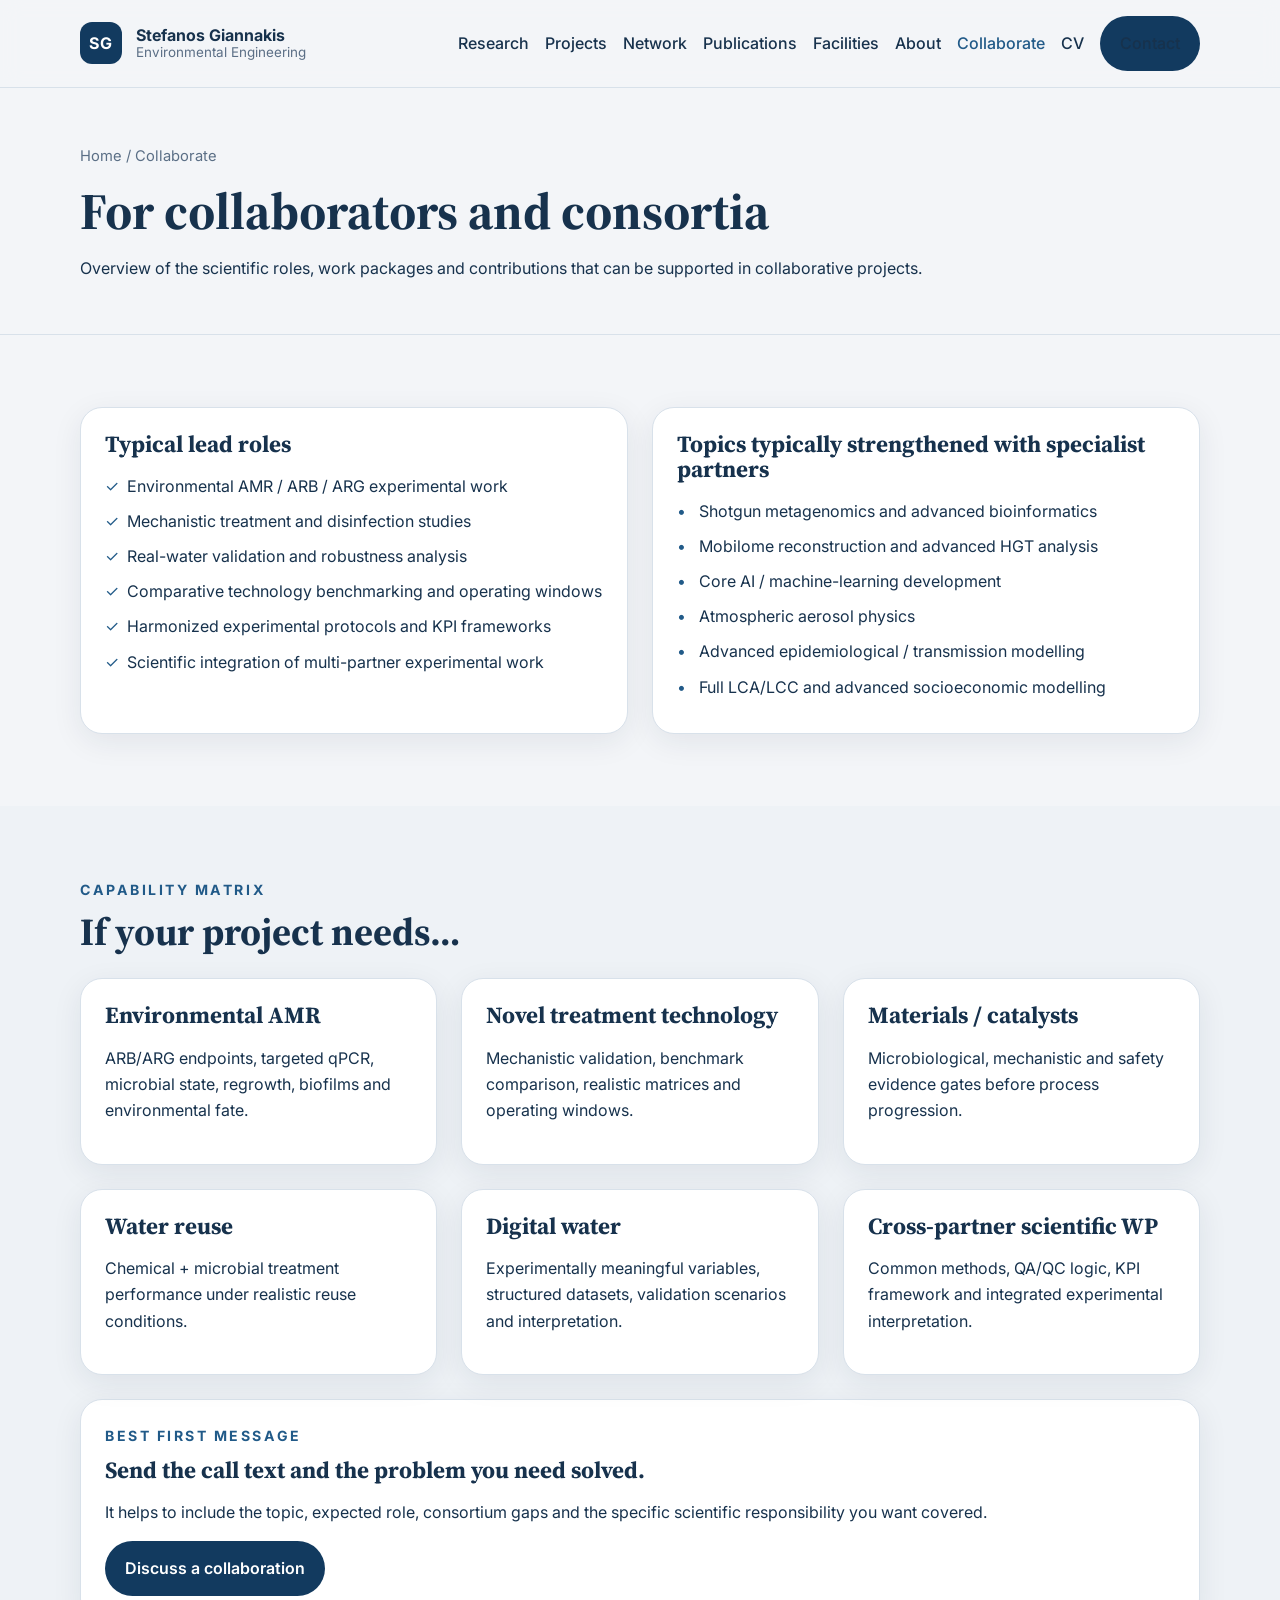
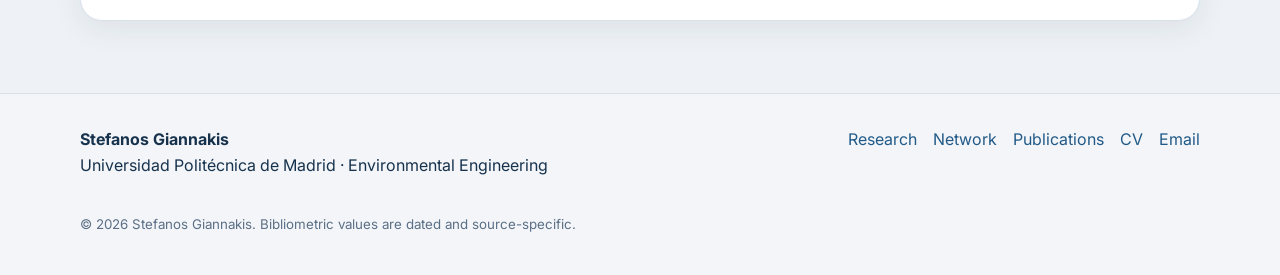
==== commit 49ef742f: "Add files via upload" ====
--- a/collaborate.html
+++ b/collaborate.html
@@ -1,5 +1,5 @@
 <!doctype html><html lang="en"><head><meta charset="utf-8"><meta name="viewport" content="width=device-width,initial-scale=1"><meta name="description" content="Collaboration and consortium contribution profile of Stefanos Giannakis."><meta property="og:title" content="Collaborate | Stefanos Giannakis"><meta property="og:description" content="Collaboration and consortium contribution profile of Stefanos Giannakis."><meta property="og:type" content="website"><meta property="og:image" content="assets/portrait.jpg"><title>Collaborate | Stefanos Giannakis</title><link rel="icon" href="favicon.svg" type="image/svg+xml"><link rel="preconnect" href="https://fonts.googleapis.com"><link rel="preconnect" href="https://fonts.gstatic.com" crossorigin><link href="https://fonts.googleapis.com/css2?family=Inter:wght@400;500;600;700&family=Source+Serif+4:opsz,wght@8..60,500;8..60,600&display=swap" rel="stylesheet"><link rel="stylesheet" href="styles.css"></head><body><a class="skip-link" href="#main">Skip to content</a><header class="site-header"><div class="shell nav-wrap"><a class="brand" href="index.html" aria-label="Home"><span class="brand-mark">SG</span><span class="brand-text"><strong>Stefanos Giannakis</strong><span>Environmental Engineering</span></span></a><button class="nav-toggle" type="button" aria-expanded="false" aria-controls="primary-nav"><span class="sr-only">Toggle navigation</span><span></span><span></span><span></span></button><nav id="primary-nav" class="primary-nav" aria-label="Primary"><a href="research.html">Research</a><a href="projects.html">Projects</a><a href="network.html">Network</a><a href="publications.html">Publications</a><a href="facilities.html">Facilities</a><a href="about.html">About</a><a href="collaborate.html" aria-current="page">Collaborate</a><a href="cv.html">CV</a><a class="nav-cta" href="mailto:stefanos.giannakis@upm.es">Contact</a></nav></div></header><main id="main">
-<section class="page-hero"><div class="shell"><p class="breadcrumb"><a href="index.html">Home</a> / Collaborate</p><h1>For collaborators and consortia</h1><p>The useful question is not “what are my interests?” but “what scientific responsibility can I credibly own?”</p></div></section>
-<section class="section"><div class="shell grid-2"><article class="card reveal"><h3>I can lead</h3><ul class="check-list"><li>Environmental AMR / ARB / ARG experimental work</li><li>Mechanistic treatment and disinfection studies</li><li>Real-water validation and robustness analysis</li><li>Comparative technology benchmarking and operating windows</li><li>Harmonized experimental protocols and KPI frameworks</li><li>Scientific integration of multi-partner experimental work</li></ul></article><article class="card reveal"><h3>I contribute with specialist partners</h3><ul class="dot-list"><li>Shotgun metagenomics and advanced bioinformatics</li><li>Mobilome reconstruction and advanced HGT analysis</li><li>Core AI / machine-learning development</li><li>Atmospheric aerosol physics</li><li>Advanced epidemiological / transmission modelling</li><li>Full LCA/LCC and advanced socioeconomic modelling</li></ul></article></div></section>
+<section class="page-hero"><div class="shell"><p class="breadcrumb"><a href="index.html">Home</a> / Collaborate</p><h1>For collaborators and consortia</h1><p>Overview of the scientific roles, work packages and contributions that can be supported in collaborative projects.</p></div></section>
+<section class="section"><div class="shell grid-2"><article class="card reveal"><h3>Typical lead roles</h3><ul class="check-list"><li>Environmental AMR / ARB / ARG experimental work</li><li>Mechanistic treatment and disinfection studies</li><li>Real-water validation and robustness analysis</li><li>Comparative technology benchmarking and operating windows</li><li>Harmonized experimental protocols and KPI frameworks</li><li>Scientific integration of multi-partner experimental work</li></ul></article><article class="card reveal"><h3>Topics typically strengthened with specialist partners</h3><ul class="dot-list"><li>Shotgun metagenomics and advanced bioinformatics</li><li>Mobilome reconstruction and advanced HGT analysis</li><li>Core AI / machine-learning development</li><li>Atmospheric aerosol physics</li><li>Advanced epidemiological / transmission modelling</li><li>Full LCA/LCC and advanced socioeconomic modelling</li></ul></article></div></section>
 <section class="section section-soft"><div class="shell"><div class="section-heading reveal"><p class="eyebrow">Capability matrix</p><h2>If your project needs…</h2></div><div class="grid-3"><article class="card reveal"><h3>Environmental AMR</h3><p>ARB/ARG endpoints, targeted qPCR, microbial state, regrowth, biofilms and environmental fate.</p></article><article class="card reveal"><h3>Novel treatment technology</h3><p>Mechanistic validation, benchmark comparison, realistic matrices and operating windows.</p></article><article class="card reveal"><h3>Materials / catalysts</h3><p>Microbiological, mechanistic and safety evidence gates before process progression.</p></article><article class="card reveal"><h3>Water reuse</h3><p>Chemical + microbial treatment performance under realistic reuse conditions.</p></article><article class="card reveal"><h3>Digital water</h3><p>Experimentally meaningful variables, structured datasets, validation scenarios and interpretation.</p></article><article class="card reveal"><h3>Cross-partner scientific WP</h3><p>Common methods, QA/QC logic, KPI framework and integrated experimental interpretation.</p></article></div><div class="callout reveal" style="margin-top:1.5rem"><p class="eyebrow">Best first message</p><h3>Send the call text and the problem you need solved.</h3><p>It helps to include the topic, expected role, consortium gaps and the specific scientific responsibility you want covered.</p><div class="button-row"><a class="button button-primary" href="mailto:stefanos.giannakis@upm.es?subject=Research%20collaboration">Discuss a collaboration</a></div></div></div></section>
 </main><footer class="footer"><div class="shell footer-grid"><div><strong>Stefanos Giannakis</strong><p>Universidad Politécnica de Madrid · Environmental Engineering</p></div><div class="footer-links"><a href="research.html">Research</a><a href="network.html">Network</a><a href="publications.html">Publications</a><a href="cv.html">CV</a><a href="mailto:stefanos.giannakis@upm.es">Email</a></div></div><div class="shell" style="margin-top:1rem"><small>© <span id="year"></span> Stefanos Giannakis. Bibliometric values are dated and source-specific.</small></div></footer><script src="script.js"></script></body></html>
--- a/styles.css
+++ b/styles.css
@@ -1,5 +1,123 @@
 
-:root{--bg:#f6f8fb;--paper:#fff;--ink:#183046;--muted:#5f7487;--line:#d9e3ec;--accent:#0e5a6e;--accent2:#b38a3c;--dark:#0d2235;--soft:#eaf1f6;--red:#9d4e44;--shadow:0 18px 40px rgba(16,42,67,.10);--radius:18px;--max:1180px}*{box-sizing:border-box}html{scroll-behavior:smooth}body{margin:0;font-family:Inter,Arial,sans-serif;color:var(--ink);background:var(--bg);line-height:1.65}a{color:var(--accent);text-decoration:none}a:hover{text-decoration:underline}img{max-width:100%;display:block}.shell{width:min(calc(100% - 2rem),var(--max));margin:0 auto}.skip-link{position:absolute;left:-999px;top:0;background:var(--dark);color:#fff;padding:.75rem 1rem;z-index:999}.skip-link:focus{left:1rem;top:1rem}.site-header{position:sticky;top:0;z-index:30;backdrop-filter:blur(12px);background:rgba(246,248,251,.9);border-bottom:1px solid rgba(217,227,236,.8)}.nav-wrap{display:flex;align-items:center;justify-content:space-between;min-height:76px;gap:1rem}.brand{display:flex;align-items:center;gap:.8rem;color:var(--ink)}.brand:hover{text-decoration:none}.brand-mark{width:46px;height:46px;border-radius:50%;display:grid;place-items:center;background:linear-gradient(135deg,var(--accent),#184a5d);color:#fff;font-weight:700}.brand-text{display:flex;flex-direction:column;line-height:1.1}.brand-text span{color:var(--muted);font-size:.87rem;margin-top:.2rem}.primary-nav{display:flex;align-items:center;gap:.85rem}.primary-nav a{color:var(--ink);font-weight:500;font-size:.94rem}.nav-cta,.button{display:inline-flex;align-items:center;justify-content:center;gap:.4rem;border-radius:999px;padding:.78rem 1.08rem;font-weight:600;transition:.2s ease}.nav-cta{background:var(--dark);color:#fff!important}.nav-cta:hover,.button:hover{text-decoration:none;transform:translateY(-1px)}.nav-toggle{display:none;background:none;border:0;padding:.4rem;cursor:pointer}.nav-toggle span{display:block;width:24px;height:2px;background:var(--ink);margin:5px 0}.section{padding:5rem 0}.section-soft{background:var(--soft)}.section-dark{background:var(--dark);color:#edf3f8}.section-accent{background:linear-gradient(160deg,#12364f,#0e5a6e);color:#eef7fb}.eyebrow{margin:0 0 .7rem;text-transform:uppercase;letter-spacing:.15em;font-size:.76rem;color:var(--accent);font-weight:700}.eyebrow-light{color:#b9dceb}.section-heading{max-width:830px;margin-bottom:2rem}.section-heading h1,.section-heading h2,.hero-copy h1,.page-hero h1,h2,h3{font-family:"Source Serif 4",Georgia,serif;line-height:1.08;letter-spacing:-.02em}.hero{background:radial-gradient(circle at top left,rgba(179,138,60,.12),transparent 28%),linear-gradient(180deg,#f8fbfd 0%,#edf3f8 100%)}.hero-grid{display:grid;grid-template-columns:1.38fr .82fr;gap:2.7rem;align-items:center}.hero-copy h1{font-size:clamp(2.55rem,5vw,4.55rem);margin:0 0 1rem}.hero-lead{font-size:1.14rem;color:var(--muted);max-width:64ch}.hero-actions,.button-row{display:flex;flex-wrap:wrap;gap:.85rem;margin-top:1.5rem}.identity-line{display:flex;gap:.7rem;flex-wrap:wrap;margin-top:1.25rem;color:var(--muted);font-size:.9rem}.identity-line span{padding:.4rem .72rem;background:#fff;border-radius:999px;border:1px solid var(--line)}.button-primary{background:var(--dark);color:#fff;box-shadow:var(--shadow)}.button-secondary{background:#fff;color:var(--ink);border:1px solid var(--line)}.button-white{background:#fff;color:var(--dark)}.hero-card,.card,.stat-card,.project-card,.contact-card,.map-card{background:var(--paper);border-radius:var(--radius);box-shadow:var(--shadow)}.hero-card{padding:1rem}.hero-photo{border-radius:20px;aspect-ratio:5/6.35;object-fit:cover;width:100%}.hero-card .caption{margin:.85rem .15rem .1rem;color:var(--muted);font-size:.91rem}.stat-grid{display:grid;grid-template-columns:repeat(4,1fr);gap:1rem;margin-top:2rem}.stat-card{padding:1.15rem}.stat-card strong{display:block;font-size:1.9rem;font-family:"Source Serif 4",Georgia,serif}.stat-card span{color:var(--muted);font-size:.92rem}.logic-flow{list-style:none;margin:2rem 0 0;padding:0;display:grid;grid-template-columns:repeat(6,1fr);gap:1rem}.logic-flow li{background:rgba(255,255,255,.06);border:1px solid rgba(255,255,255,.08);border-radius:16px;padding:1rem}.logic-flow span{display:block;color:#93c8db;font-weight:700;font-size:.87rem;margin-bottom:.3rem}.logic-flow small{display:block;color:#cfe2ea;margin-top:.42rem}.grid-4{display:grid;grid-template-columns:repeat(4,1fr);gap:1.1rem}.grid-3{display:grid;grid-template-columns:repeat(3,1fr);gap:1.2rem}.grid-2{display:grid;grid-template-columns:repeat(2,1fr);gap:1.2rem}.card{padding:1.35rem;border:1px solid rgba(217,227,236,.7)}.card h3{margin:.1rem 0 .7rem;font-size:1.42rem}.card p{margin:.4rem 0 0;color:var(--muted)}.card-index{margin:0 0 .3rem;color:var(--accent2);font-weight:700;font-size:.88rem}.tag-list,.mini-tags{list-style:none;padding:0;margin:1rem 0 0;display:flex;gap:.5rem;flex-wrap:wrap}.tag-list li,.mini-tags li,.pub-tags span{padding:.38rem .64rem;border-radius:999px;background:#f4f8fb;border:1px solid var(--line);font-size:.8rem;color:var(--ink)}.project-list{display:grid;gap:1rem}.project-card{padding:1.45rem}.project-meta{display:flex;gap:.75rem;flex-wrap:wrap;font-size:.8rem;text-transform:uppercase;letter-spacing:.08em;color:var(--accent);font-weight:700}.project-subtitle{color:var(--ink);font-weight:600;margin:.25rem 0 0}.project-evidence{margin-top:.9rem;color:var(--muted)}.two-col{display:grid;grid-template-columns:1.1fr .9fr;gap:1.8rem;align-items:start}.list-clean{list-style:none;margin:0;padding:0}.list-clean li{padding:.75rem 0;border-bottom:1px solid var(--line)}.check-list,.dot-list{margin:0;padding-left:1.2rem}.check-list li,.dot-list li{margin:.55rem 0}.page-hero{padding:4rem 0 3rem;background:linear-gradient(180deg,#f9fbfd,#eef4f8);border-bottom:1px solid var(--line)}.page-hero h1{font-size:clamp(2.2rem,4.4vw,3.9rem);margin:0 0 .8rem}.page-hero p{max-width:78ch}.breadcrumb{color:var(--muted);font-size:.93rem;margin-bottom:1rem}.breadcrumb a{color:var(--muted)}.metric-list{display:grid;gap:1rem}.metric-row{display:flex;gap:1rem;align-items:flex-start;padding:1rem 0;border-bottom:1px solid var(--line)}.metric-row strong{min-width:76px;color:var(--accent);font-size:1.14rem}.callout{background:linear-gradient(160deg,rgba(14,90,110,.08),rgba(179,138,60,.07));border:1px solid rgba(14,90,110,.12);border-radius:var(--radius);padding:1.4rem}.callout h3{margin-top:0}.download-list a{display:block;padding:.8rem 0;border-bottom:1px solid var(--line)}.map-card{padding:1rem}.map-card img{width:100%;border-radius:14px;background:#fff}.map-caption{color:var(--muted);font-size:.9rem;margin:.7rem .25rem .1rem}.institution-list{display:grid;grid-template-columns:repeat(2,1fr);gap:.65rem 1rem;margin-top:1.3rem}.institution-item{display:flex;justify-content:space-between;gap:.8rem;padding:.62rem 0;border-bottom:1px solid var(--line);font-size:.9rem}.institution-item strong{font-weight:600}.count-badge{white-space:nowrap;color:var(--muted)}.timeline{position:relative;margin:0;padding:0;list-style:none}.timeline:before{content:"";position:absolute;left:9px;top:4px;bottom:4px;width:2px;background:var(--line)}.timeline li{position:relative;padding:0 0 1.1rem 2rem}.timeline li:before{content:"";position:absolute;left:3px;top:.42rem;width:14px;height:14px;border-radius:50%;background:var(--accent);border:3px solid #fff;box-shadow:0 0 0 1px var(--line)}.timeline .date{font-size:.78rem;text-transform:uppercase;letter-spacing:.08em;color:var(--accent);font-weight:700}.award-grid{display:grid;grid-template-columns:repeat(2,1fr);gap:1rem}.award-card{border-left:3px solid var(--accent2);padding:.2rem 0 .2rem 1rem}.award-card h4{margin:0;font-size:1rem}.award-card p{margin:.15rem 0 0;color:var(--muted);font-size:.9rem}.pub-controls{display:grid;grid-template-columns:minmax(220px,1fr) auto;gap:1rem;align-items:center;margin:1.3rem 0}.search-input{width:100%;padding:.9rem 1rem;border:1px solid var(--line);border-radius:12px;background:#fff;font:inherit;color:var(--ink)}.filter-chips{display:flex;gap:.5rem;flex-wrap:wrap;margin:1rem 0 1.3rem}.filter-chip{border:1px solid var(--line);background:#fff;color:var(--ink);border-radius:999px;padding:.46rem .72rem;cursor:pointer;font:inherit;font-size:.84rem}.filter-chip.active{background:var(--dark);color:#fff;border-color:var(--dark)}.pub-list{display:grid;gap:.8rem}.pub-item{background:#fff;border:1px solid var(--line);border-radius:14px;padding:1rem 1.1rem}.pub-item h3{font-family:Inter,Arial,sans-serif;font-size:1rem;line-height:1.35;letter-spacing:0;margin:.1rem 0 .38rem}.pub-meta{color:var(--muted);font-size:.88rem}.pub-authors{color:#456071;font-size:.88rem;margin:.38rem 0}.pub-tags{display:flex;flex-wrap:wrap;gap:.38rem;margin-top:.65rem}.pub-actions{display:flex;gap:.7rem;align-items:center;margin-top:.6rem;font-size:.85rem}.pub-count{color:var(--muted);font-size:.9rem}.load-more{margin-top:1.2rem}.evidence-list{display:grid;gap:1rem}.evidence-item{background:#fff;border-left:4px solid var(--accent);padding:1rem 1.1rem;border-radius:0 12px 12px 0}.evidence-item h4{margin:0 0 .3rem;font-size:1rem}.evidence-item p{margin:0;color:var(--muted);font-size:.9rem}.profile-links{display:flex;gap:.65rem;flex-wrap:wrap}.profile-links a{padding:.48rem .72rem;border-radius:999px;background:#fff;border:1px solid var(--line);font-size:.87rem}.footer{background:var(--dark);color:#cfdde7;padding:2rem 0}.footer-grid{display:grid;grid-template-columns:1fr auto;gap:1rem;align-items:start}.footer-links{display:flex;gap:1rem;flex-wrap:wrap}.footer a{color:#fff}.reveal{opacity:0;transform:translateY(18px);transition:opacity .6s ease,transform .6s ease}.reveal.visible{opacity:1;transform:translateY(0)}.sr-only{position:absolute;width:1px;height:1px;padding:0;margin:-1px;overflow:hidden;clip:rect(0,0,0,0);border:0}.fineprint{font-size:.82rem;color:var(--muted)}
-@media(max-width:1040px){.primary-nav{gap:.65rem}.primary-nav a{font-size:.89rem}.grid-4{grid-template-columns:repeat(2,1fr)}}
-@media(max-width:900px){.hero-grid,.two-col,.grid-3,.grid-2,.logic-flow,.stat-grid,.footer-grid,.award-grid,.institution-list{grid-template-columns:1fr}.primary-nav{position:absolute;left:0;right:0;top:76px;background:rgba(246,248,251,.98);padding:1rem;border-bottom:1px solid var(--line);flex-direction:column;align-items:flex-start;display:none}.primary-nav.open{display:flex}.nav-toggle{display:block}.pub-controls{grid-template-columns:1fr}.grid-4{grid-template-columns:1fr 1fr}}
-@media(max-width:600px){.section{padding:4rem 0}.hero-copy h1,.page-hero h1{font-size:2.2rem}.hero-actions,.button-row{flex-direction:column;align-items:stretch}.grid-4{grid-template-columns:1fr}.brand-text span{display:none}}
+:root{
+  --bg:#f3f5f8;
+  --card:#ffffff;
+  --soft:#eef2f6;
+  --text:#17324d;
+  --muted:#5b6f86;
+  --line:#d8e1ea;
+  --accent:#215a88;
+  --accent-dark:#123a5f;
+  --shadow:0 8px 30px rgba(22,44,70,.08);
+  --radius:22px;
+}
+*{box-sizing:border-box}
+html{scroll-behavior:smooth}
+body{margin:0;font-family:Inter,system-ui,-apple-system,Segoe UI,Roboto,Arial,sans-serif;color:var(--text);background:var(--bg);line-height:1.65}
+a{color:var(--accent);text-decoration:none}
+a:hover{text-decoration:underline}
+img{max-width:100%;display:block}
+.shell{width:min(1120px,calc(100% - 2rem));margin:0 auto}
+.skip-link{position:absolute;left:-9999px;top:auto;width:1px;height:1px;overflow:hidden}
+.skip-link:focus{left:1rem;top:1rem;width:auto;height:auto;padding:.75rem 1rem;background:#fff;border-radius:8px;z-index:1000}
+.site-header{position:sticky;top:0;z-index:50;background:rgba(243,245,248,.92);backdrop-filter:blur(10px);border-bottom:1px solid var(--line)}
+.nav-wrap{display:flex;align-items:center;justify-content:space-between;gap:1rem;padding:1rem 0}
+.brand{display:flex;align-items:center;gap:.85rem;color:var(--text);text-decoration:none}
+.brand:hover{text-decoration:none}
+.brand-mark{display:grid;place-items:center;width:42px;height:42px;border-radius:12px;background:var(--accent-dark);color:#fff;font-weight:700;letter-spacing:.04em}
+.brand-text{display:flex;flex-direction:column;line-height:1.1}
+.brand-text strong{font-size:1rem}
+.brand-text span{font-size:.84rem;color:var(--muted)}
+.primary-nav{display:flex;align-items:center;gap:1rem;flex-wrap:wrap}
+.primary-nav a{color:var(--text);font-weight:500}
+.primary-nav a[aria-current="page"]{color:var(--accent)}
+.nav-cta,.button{display:inline-flex;align-items:center;justify-content:center;gap:.45rem;border-radius:999px;padding:.82rem 1.2rem;font-weight:600;text-decoration:none;border:1px solid transparent;cursor:pointer}
+.nav-cta,.button-primary{background:var(--accent-dark);color:#fff}
+.button-secondary{background:transparent;border-color:var(--line);color:var(--text)}
+.nav-toggle{display:none;background:none;border:0;padding:.25rem;cursor:pointer}
+.nav-toggle span{display:block;width:22px;height:2px;background:var(--text);margin:4px 0}
+main{min-height:60vh}
+.section,.page-hero{padding:4.5rem 0}
+.section-soft{background:var(--soft)}
+.section-dark{background:var(--accent-dark);color:#fff}
+.page-hero{padding:3.5rem 0 2.25rem;border-bottom:1px solid var(--line)}
+.breadcrumb{font-size:.92rem;color:var(--muted);margin:0 0 1rem}
+.breadcrumb a{color:var(--muted)}
+.eyebrow{margin:0 0 .65rem;text-transform:uppercase;letter-spacing:.18em;font-size:.88rem;font-weight:700;color:var(--accent)}
+.eyebrow-light{color:#a9c4dd}
+h1,h2,h3{font-family:"Source Serif 4",Georgia,serif;line-height:1.08;margin:0 0 1rem;color:inherit}
+h1{font-size:clamp(2.3rem,4vw,4.2rem)}
+h2{font-size:clamp(1.8rem,3vw,3rem)}
+h3{font-size:1.45rem}
+p{margin:0 0 1rem}
+.hero-grid,.two-col,.grid-2,.grid-3,.project-visual-grid,.capability-grid{display:grid;gap:1.5rem}
+.hero-grid,.two-col{grid-template-columns:1.25fr .95fr;align-items:start}
+.grid-2{grid-template-columns:repeat(2,minmax(0,1fr))}
+.grid-3{grid-template-columns:repeat(3,minmax(0,1fr))}
+.project-visual-grid{grid-template-columns:repeat(3,minmax(0,1fr))}
+.capability-grid{grid-template-columns:repeat(3,minmax(0,1fr))}
+.hero-lead{font-size:1.1rem;max-width:64ch}
+.hero-actions,.button-row,.profile-links,.download-list{display:flex;gap:.85rem;flex-wrap:wrap}
+.identity-line{display:flex;gap:.9rem;flex-wrap:wrap;color:var(--muted);font-size:.95rem;margin-top:1rem}
+.hero-card,.card,.callout,.map-card,.project-visual-card,.project-card,.stat-card,.pub-item{background:var(--card);border:1px solid var(--line);border-radius:var(--radius);box-shadow:var(--shadow)}
+.hero-card,.card,.callout,.map-card,.project-card,.pub-item{padding:1.5rem}
+.hero-photo{border-radius:18px;aspect-ratio:4/5;object-fit:cover;width:100%}
+.caption,.fineprint,.map-caption,.pub-meta,.pub-authors,.project-meta,.footer small{color:var(--muted)}
+.caption{font-size:.95rem;margin-top:1rem}
+.stat-grid{display:grid;grid-template-columns:repeat(4,minmax(0,1fr));gap:1rem;margin-top:2rem}
+.stat-card{text-align:center;padding:1.25rem}
+.stat-card strong{display:block;font-size:1.8rem;color:var(--accent-dark)}
+.logic-flow{display:grid;grid-template-columns:repeat(3,minmax(0,1fr));gap:1rem;list-style:none;padding:0;margin:2rem 0 0}
+.logic-flow li{background:rgba(255,255,255,.08);border:1px solid rgba(255,255,255,.16);border-radius:18px;padding:1.15rem}
+.logic-flow span{display:inline-flex;align-items:center;justify-content:center;width:34px;height:34px;border-radius:999px;background:#fff;color:var(--accent-dark);font-weight:700;margin-bottom:.8rem}
+.logic-flow small{display:block;color:#d6e3ef}
+.card-index{font-weight:700;letter-spacing:.1em;text-transform:uppercase;color:var(--accent);font-size:.82rem}
+.science-strip{display:grid;grid-template-columns:1fr;gap:1rem}
+.science-strip figure{margin:0}
+.science-strip img{border-radius:18px;border:1px solid var(--line);box-shadow:var(--shadow)}
+.science-strip figcaption{margin-top:.65rem;color:var(--muted);font-size:.95rem}
+.check-list,.dot-list,.mini-tags,.timeline{margin:0;padding:0;list-style:none}
+.check-list li,.dot-list li{padding-left:1.4rem;position:relative;margin:.55rem 0}
+.check-list li::before{content:"✓";position:absolute;left:0;color:var(--accent)}
+.dot-list li::before{content:"•";position:absolute;left:0;color:var(--accent)}
+.timeline li{display:grid;grid-template-columns:110px 1fr;gap:1rem;padding:.8rem 0;border-bottom:1px solid var(--line)}
+.timeline .date{font-weight:600;color:var(--muted)}
+.project-list{display:grid;gap:1rem}
+.project-card{padding:1.25rem}
+.project-meta{display:flex;justify-content:space-between;gap:1rem;flex-wrap:wrap;font-size:.9rem;margin-bottom:.5rem}
+.project-visual-card{overflow:hidden}
+.project-visual-card img{width:100%;aspect-ratio:16/10;object-fit:cover}
+.project-visual-body{padding:1.2rem 1.25rem}
+.mini-tags{display:flex;gap:.45rem;flex-wrap:wrap;margin-top:.8rem}
+.mini-tags li,.pub-tags span,.filter-chip{display:inline-flex;align-items:center;padding:.35rem .7rem;border-radius:999px;background:var(--soft);border:1px solid var(--line);font-size:.86rem;color:var(--text)}
+.institution-list{display:grid;gap:.8rem;margin-top:1.25rem}
+.institution-item{display:flex;justify-content:space-between;gap:1rem;align-items:flex-start;padding:1rem 1.1rem;background:var(--card);border:1px solid var(--line);border-radius:18px;box-shadow:var(--shadow)}
+.count-badge{display:inline-flex;white-space:nowrap;padding:.35rem .7rem;border-radius:999px;background:var(--soft);border:1px solid var(--line);font-size:.85rem}
+.pub-controls{display:flex;justify-content:space-between;align-items:center;gap:1rem;flex-wrap:wrap;margin:2rem 0 1rem}
+.search-input{width:min(560px,100%);padding:.95rem 1rem;border:1px solid var(--line);border-radius:14px;background:#fff;color:var(--text);font:inherit}
+.filter-chips{display:flex;gap:.6rem;flex-wrap:wrap;margin-bottom:1rem}
+.filter-chip{background:#fff;cursor:pointer}
+.filter-chip.active{background:var(--accent-dark);color:#fff;border-color:var(--accent-dark)}
+.pub-list{display:grid;gap:1rem}
+.pub-item h3{font-size:1.2rem;margin-bottom:.55rem}
+.pub-tags{display:flex;gap:.5rem;flex-wrap:wrap;margin:.8rem 0}
+.pub-actions{display:flex;flex-wrap:wrap;gap:1rem;font-size:.94rem}
+.load-more{text-align:center;margin-top:1.4rem}
+.section-heading{margin-bottom:1.6rem;max-width:70ch}
+.footer{padding:2rem 0 2.4rem;border-top:1px solid var(--line)}
+.footer-grid{display:flex;justify-content:space-between;gap:1.25rem;flex-wrap:wrap}
+.footer-links{display:flex;gap:1rem;flex-wrap:wrap}
+.sr-only{position:absolute;width:1px;height:1px;overflow:hidden;clip:rect(0,0,0,0);white-space:nowrap}
+.reveal{opacity:1;transform:none}
+@media (max-width:960px){
+  .hero-grid,.two-col,.grid-2,.grid-3,.project-visual-grid,.capability-grid,.logic-flow,.stat-grid{grid-template-columns:1fr 1fr}
+}
+@media (max-width:760px){
+  .nav-toggle{display:block}
+  .primary-nav{display:none;position:absolute;left:1rem;right:1rem;top:100%;background:var(--bg);padding:1rem;border:1px solid var(--line);border-radius:18px;box-shadow:var(--shadow)}
+  .primary-nav.open{display:flex;flex-direction:column;align-items:flex-start}
+  .hero-grid,.two-col,.grid-2,.grid-3,.project-visual-grid,.capability-grid,.logic-flow,.stat-grid{grid-template-columns:1fr}
+  .section,.page-hero{padding:3.6rem 0}
+  .timeline li{grid-template-columns:1fr}
+  h1{font-size:2.4rem}
+}
